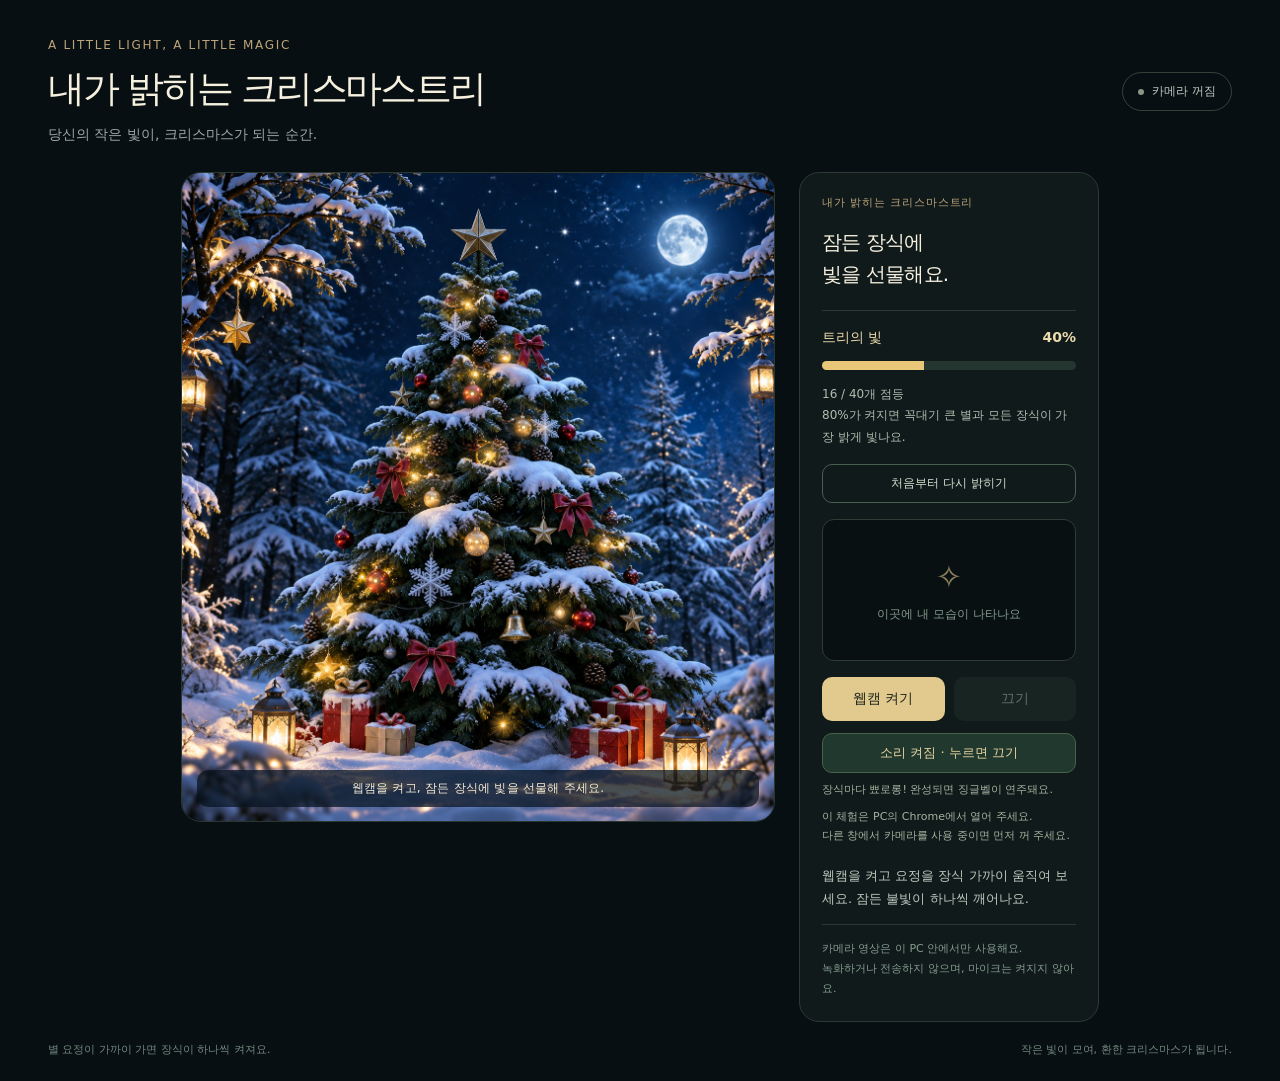
==== 별요정_트리/index.html @ 1f2e87ef "프로젝트 전체 파일 33개 저장" ====
<!doctype html>
<html lang="ko">
<head>
<meta charset="utf-8">
<meta name="viewport" content="width=device-width,initial-scale=1">
<title>내가 밝히는 크리스마스트리</title>
<style>
*{box-sizing:border-box}body{margin:0;background:#080f12;color:#f6f0df;font-family:"Malgun Gothic",system-ui,sans-serif}main{max-width:1440px;margin:auto;padding:38px 48px 24px}.eyebrow{color:#bca47a;font-size:12px;letter-spacing:.14em}header{display:flex;align-items:center;justify-content:space-between;gap:20px;margin-bottom:28px}h1{font-size:clamp(25px,3vw,37px);font-weight:500;letter-spacing:-.06em;margin:12px 0}header p{color:#9da9a6;font-size:14px;margin:0}.badge{font-size:12px;color:#bdc8c0;border:1px solid #34423b;border-radius:30px;padding:10px 15px;white-space:nowrap}.badge::before{content:"";display:inline-block;width:6px;height:6px;background:#8a9688;border-radius:50%;margin-right:8px}.layout{display:grid;grid-template-columns:minmax(0,1fr) 300px;gap:24px}.scene{position:relative;min-height:560px;height:70vh;max-height:760px;overflow:hidden;border:1px solid #29372f;border-radius:20px;background:radial-gradient(ellipse at 50% 90%,#1a2c25 0,#0b1818 40%,#071014 80%)}.scene::after{content:"";position:absolute;bottom:9%;left:25%;width:50%;height:4%;background:#bfb38b;filter:blur(32px);opacity:.07}.tree{width:100%;height:92%;display:block}.scene-note{position:absolute;bottom:22px;left:15px;right:15px;text-align:center;font-size:13px;color:#899b91;letter-spacing:.02em}.camera-panel{padding:26px 22px;border:1px solid #2c3934;background:#101a1b;border-radius:20px;align-self:start}.step{font-size:11px;color:#bca47a;letter-spacing:.08em}h2{font-size:20px;font-weight:500;letter-spacing:-.04em;line-height:1.6;margin:16px 0}.camera-view{position:relative;aspect-ratio:4/3;overflow:hidden;background:#081012;border:1px solid #2e3c36;border-radius:12px;margin:20px 0}.placeholder{position:absolute;inset:0;display:grid;place-content:center;text-align:center;gap:10px;font-size:12px;color:#83998b}.placeholder span{font-size:32px;color:#8b815c}video{display:block;width:100%;height:100%;object-fit:cover;transform:scaleX(-1)}[hidden]{display:none!important}.buttons{display:flex;gap:9px}button{border:0;border-radius:10px;font:inherit;font-size:14px;cursor:pointer;padding:13px 16px;flex:1}#start{background:#e2ca8e;color:#1e251d}#stop{background:#24352e;color:#e2e7dd}button:disabled{opacity:.4;cursor:default}button:focus-visible{outline:2px solid #fff;outline-offset:4px}#status{font-size:13px;line-height:1.8;color:#bdc9be;min-height:68px;margin:18px 0 0}.privacy{padding-top:18px;border-top:1px solid #2b3832;color:#859b8e;font-size:11px;line-height:1.8;margin:18px 0 0}footer{color:#72887e;font-size:11px;margin-top:20px;display:flex;justify-content:space-between;gap:16px}@media(max-width:850px){main{padding:24px 20px}.layout{grid-template-columns:1fr}.scene{min-height:380px;height:55vh}.camera-panel{width:100%}.camera-view{max-width:360px}.badge{display:none}footer{flex-direction:column;gap:5px}}
.fairy{position:absolute;z-index:1;left:26%;top:45%;width:160px;aspect-ratio:180/190;transform:translate(-50%,-50%);pointer-events:none;filter:drop-shadow(0 0 17px #efca6655)}.fairy svg{display:block;width:100%;height:100%}.fairy-face{position:absolute;left:50%;top:49.5%;width:30%;height:33%;transform:translate(-50%,-50%);border-radius:50%;border:2px solid #fff1b4;background:#cfa861;object-fit:cover}.face-controls{margin:18px 0 0;padding-top:16px;border-top:1px solid #2b3832}.face-controls label{display:flex;justify-content:space-between;font-size:13px;color:#dccb9d}.face-controls input{width:100%;margin:16px 0 6px;accent-color:#e2ca8e}.face-controls p{font-size:12px;line-height:1.8;color:#9eafa3;margin:4px 0}input:focus-visible{outline:2px solid #fff;outline-offset:3px}@media(max-width:850px){.fairy{width:135px;left:23%}}
.layout{grid-template-columns:minmax(0,min(720px,66vh)) 300px;justify-content:center}.scene{align-self:start;aspect-ratio:1199/1312;height:auto;min-height:0;max-height:none;background:#071420}.scene::after{display:none}.scene-art{position:absolute;inset:0;width:100%;height:100%;display:block;pointer-events:none}.fairy{width:128px;z-index:3}.scene-note{z-index:2;bottom:14px;font-size:12px;color:#f5ecd5;background:#071420bb;padding:10px 12px;border-radius:12px;pointer-events:none}.scene-art circle[id^="reveal-"],#fullReveal,.lamp-glow,#topperGlow{transition:opacity .65s ease}.lit-image{transition:filter 1.8s ease}.complete .lit-image{filter:brightness(1.12) saturate(1.08)}.celebration{position:absolute;z-index:2;bottom:12%;left:6%;right:6%;text-align:center;padding:22px 16px;background:#0a1924d9;border:1px solid #e6c47788;border-radius:16px;color:#fff0ba;pointer-events:none;animation:celebrate-in 1.5s ease both}.celebration strong{display:block;font-size:clamp(20px,2vw,28px);font-weight:500}.celebration p{font-size:13px;line-height:1.8;margin:10px 0 0;color:#eee7d4}.lighting-panel{border-top:1px solid #2b3832;margin-top:20px;padding-top:18px}.lighting-label{display:flex;justify-content:space-between;font-size:14px;color:#ecdbad}.lighting-panel progress{width:100%;height:9px;margin:14px 0 8px;accent-color:#e8c779;border:0;border-radius:9px;overflow:hidden}.lighting-panel progress::-webkit-progress-bar{background:#24362f}.lighting-panel progress::-webkit-progress-value{background:#e8c779;transition:width .5s}.lighting-panel p{font-size:12px;line-height:1.8;color:#aebdaf;margin:5px 0 15px}.reset{width:100%;border:1px solid #47604d;color:#d4dfd1;background:transparent;padding:10px;font-size:12px}.camera-panel{padding:22px}.camera-view{margin:16px 0;aspect-ratio:16/9}#status{min-height:0}.privacy{margin-top:14px;padding-top:14px}@keyframes celebrate-in{from{opacity:0;transform:translateY(12px)}to{opacity:1;transform:translateY(0)}}@media(max-width:850px){.layout{grid-template-columns:1fr}.scene{width:100%;max-width:600px;margin:auto;min-height:0;height:auto;aspect-ratio:1199/1312}.fairy{width:110px}.camera-panel{max-width:600px;margin:auto}.celebration strong{font-size:22px}}@media(prefers-reduced-motion:reduce){.scene-art circle[id^="reveal-"],#fullReveal,.lamp-glow,#topperGlow,.lit-image{transition:none}.celebration{animation:none}}
.scene-base{position:absolute;inset:0;display:block;width:100%;height:100%;object-fit:contain;pointer-events:none}.background-error{position:absolute;inset:0;z-index:4;display:grid;place-content:center;text-align:center;padding:28px;color:#f4e4b9;background:#081622;font-size:16px;line-height:1.9}.background-error small{font-size:13px;color:#bbccc7}
.particles{position:absolute;inset:0;width:100%;height:100%;z-index:2;pointer-events:none}.fairy{width:clamp(92px,28%,170px);aspect-ratio:1;filter:drop-shadow(0 0 12px #ffb54f66)}.fairy-portrait{position:relative;width:100%;height:100%;animation:fairy-hover 2.6s ease-in-out infinite}.fairy-character{position:absolute;inset:0;display:block;width:100%;height:100%;z-index:2;pointer-events:none}.fairy-face{position:absolute;left:50%;top:31.6%;width:25%;height:25%;border:0;border-radius:0;transform:translate(-50%,-50%);background:transparent;z-index:1}.sound-toggle{width:100%;margin-top:12px;padding:10px;background:#21382e;color:#e8d5a2;border:1px solid #48634b;font-size:13px}.sound-hint{font-size:11px;color:#a3b39f;line-height:1.7;margin:8px 0 0}@keyframes fairy-hover{0%,100%{transform:translateY(-2px) rotate(-1deg)}50%{transform:translateY(2px) rotate(1deg)}}@media(max-width:850px){.fairy{width:clamp(92px,28%,150px)}}@media(prefers-reduced-motion:reduce){.fairy-portrait{animation:none}}
</style>
</head>
<body>
<main>
<header><div><div class="eyebrow">A LITTLE LIGHT, A LITTLE MAGIC</div><h1>내가 밝히는 크리스마스트리</h1><p>당신의 작은 빛이, 크리스마스가 되는 순간.</p></div><div class="badge" id="badge">카메라 꺼짐</div></header>
<div class="layout">
<section class="scene" id="scene" aria-label="불이 켜지기를 기다리는 커다란 크리스마스트리">
<img class="scene-base" id="sceneBase" src="./tree-unlit.png" alt="눈 내리는 숲속의 크리스마스트리" draggable="false">
<svg class="scene-art" id="sceneArt" viewBox="0 0 1199 1312" role="img" aria-label="눈 내리는 숲속 크리스마스트리. 꼭대기 별은 모든 불빛이 완성되면 켜집니다.">
<defs>
<radialGradient id="revealSoft"><stop offset="0" stop-color="white"/><stop offset=".52" stop-color="white" stop-opacity=".96"/><stop offset="1" stop-color="white" stop-opacity="0"/></radialGradient>
<radialGradient id="lampWarm"><stop stop-color="#ffe4a0" stop-opacity=".8"/><stop offset=".35" stop-color="#ffc35e" stop-opacity=".3"/><stop offset="1" stop-color="#ffb941" stop-opacity="0"/></radialGradient>
<radialGradient id="starWarm"><stop stop-color="#fff8d1" stop-opacity=".65"/><stop offset=".4" stop-color="#ffd16b" stop-opacity=".25"/><stop offset="1" stop-color="#ffc55e" stop-opacity="0"/></radialGradient>
<mask id="litMask" maskUnits="userSpaceOnUse" x="0" y="0" width="1199" height="1312" style="mask-type:luminance">
<rect width="1199" height="1312" fill="black"/>
<circle id="reveal-0" cx="579" cy="266" r="66" fill="url(#revealSoft)" style="opacity:1"/>
<circle id="reveal-1" cx="530" cy="286" r="66" fill="url(#revealSoft)" style="opacity:0"/>
<circle id="reveal-2" cx="620" cy="290" r="66" fill="url(#revealSoft)" style="opacity:0"/>
<circle id="reveal-3" cx="654" cy="375" r="66" fill="url(#revealSoft)" style="opacity:1"/>
<circle id="reveal-4" cx="528" cy="393" r="66" fill="url(#revealSoft)" style="opacity:0"/>
<circle id="reveal-5" cx="594" cy="408" r="66" fill="url(#revealSoft)" style="opacity:1"/>
<circle id="reveal-6" cx="444" cy="453" r="66" fill="url(#revealSoft)" style="opacity:0"/>
<circle id="reveal-7" cx="512" cy="460" r="66" fill="url(#revealSoft)" style="opacity:0"/>
<circle id="reveal-8" cx="588" cy="447" r="66" fill="url(#revealSoft)" style="opacity:1"/>
<circle id="reveal-9" cx="650" cy="444" r="66" fill="url(#revealSoft)" style="opacity:0"/>
<circle id="reveal-10" cx="484" cy="418" r="66" fill="url(#revealSoft)" style="opacity:0"/>
<circle id="reveal-11" cx="692" cy="515" r="66" fill="url(#revealSoft)" style="opacity:1"/>
<circle id="reveal-12" cx="741" cy="520" r="66" fill="url(#revealSoft)" style="opacity:0"/>
<circle id="reveal-13" cx="425" cy="545" r="66" fill="url(#revealSoft)" style="opacity:0"/>
<circle id="reveal-14" cx="477" cy="561" r="66" fill="url(#revealSoft)" style="opacity:1"/>
<circle id="reveal-15" cx="571" cy="582" r="66" fill="url(#revealSoft)" style="opacity:0"/>
<circle id="reveal-16" cx="620" cy="570" r="66" fill="url(#revealSoft)" style="opacity:1"/>
<circle id="reveal-17" cx="795" cy="578" r="66" fill="url(#revealSoft)" style="opacity:0"/>
<circle id="reveal-18" cx="825" cy="603" r="66" fill="url(#revealSoft)" style="opacity:0"/>
<circle id="reveal-19" cx="469" cy="613" r="66" fill="url(#revealSoft)" style="opacity:1"/>
<circle id="reveal-20" cx="400" cy="696" r="66" fill="url(#revealSoft)" style="opacity:0"/>
<circle id="reveal-21" cx="442" cy="678" r="66" fill="url(#revealSoft)" style="opacity:0"/>
<circle id="reveal-22" cx="507" cy="659" r="66" fill="url(#revealSoft)" style="opacity:1"/>
<circle id="reveal-23" cx="354" cy="712" r="66" fill="url(#revealSoft)" style="opacity:0"/>
<circle id="reveal-24" cx="328" cy="740" r="66" fill="url(#revealSoft)" style="opacity:0"/>
<circle id="reveal-25" cx="597" cy="747" r="66" fill="url(#revealSoft)" style="opacity:1"/>
<circle id="reveal-26" cx="737" cy="730" r="66" fill="url(#revealSoft)" style="opacity:0"/>
<circle id="reveal-27" cx="857" cy="754" r="66" fill="url(#revealSoft)" style="opacity:1"/>
<circle id="reveal-28" cx="892" cy="751" r="66" fill="url(#revealSoft)" style="opacity:0"/>
<circle id="reveal-29" cx="364" cy="815" r="66" fill="url(#revealSoft)" style="opacity:0"/>
<circle id="reveal-30" cx="392" cy="826" r="66" fill="url(#revealSoft)" style="opacity:1"/>
<circle id="reveal-31" cx="507" cy="824" r="66" fill="url(#revealSoft)" style="opacity:0"/>
<circle id="reveal-32" cx="573" cy="888" r="66" fill="url(#revealSoft)" style="opacity:0"/>
<circle id="reveal-33" cx="765" cy="889" r="66" fill="url(#revealSoft)" style="opacity:1"/>
<circle id="reveal-34" cx="814" cy="903" r="66" fill="url(#revealSoft)" style="opacity:0"/>
<circle id="reveal-35" cx="319" cy="880" r="66" fill="url(#revealSoft)" style="opacity:1"/>
<circle id="reveal-36" cx="914" cy="908" r="66" fill="url(#revealSoft)" style="opacity:0"/>
<circle id="reveal-37" cx="293" cy="1007" r="66" fill="url(#revealSoft)" style="opacity:1"/>
<circle id="reveal-38" cx="478" cy="1074" r="66" fill="url(#revealSoft)" style="opacity:0"/>
<circle id="reveal-39" cx="650" cy="1119" r="66" fill="url(#revealSoft)" style="opacity:1"/>
<rect id="fullReveal" width="1199" height="1312" fill="white" style="opacity:0"/>
</mask>
</defs>

<image id="litPhoto" class="lit-image" href="./눈 내리는 숲속의 빛나는 크리스마스트리 (1).png" width="1199" height="1312" mask="url(#litMask)"/>
<g id="lampGlows" aria-hidden="true">
<g id="glow-0" class="lamp-glow" style="opacity:1"><circle cx="579" cy="266" r="29" fill="url(#lampWarm)"/><circle cx="579" cy="266" r="3.3" fill="#fff5cc"/></g>
<g id="glow-1" class="lamp-glow" style="opacity:0"><circle cx="530" cy="286" r="29" fill="url(#lampWarm)"/><circle cx="530" cy="286" r="3.3" fill="#fff5cc"/></g>
<g id="glow-2" class="lamp-glow" style="opacity:0"><circle cx="620" cy="290" r="29" fill="url(#lampWarm)"/><circle cx="620" cy="290" r="3.3" fill="#fff5cc"/></g>
<g id="glow-3" class="lamp-glow" style="opacity:1"><circle cx="654" cy="375" r="29" fill="url(#lampWarm)"/><circle cx="654" cy="375" r="3.3" fill="#fff5cc"/></g>
<g id="glow-4" class="lamp-glow" style="opacity:0"><circle cx="528" cy="393" r="29" fill="url(#lampWarm)"/><circle cx="528" cy="393" r="3.3" fill="#fff5cc"/></g>
<g id="glow-5" class="lamp-glow" style="opacity:1"><circle cx="594" cy="408" r="29" fill="url(#lampWarm)"/><circle cx="594" cy="408" r="3.3" fill="#fff5cc"/></g>
<g id="glow-6" class="lamp-glow" style="opacity:0"><circle cx="444" cy="453" r="29" fill="url(#lampWarm)"/><circle cx="444" cy="453" r="3.3" fill="#fff5cc"/></g>
<g id="glow-7" class="lamp-glow" style="opacity:0"><circle cx="512" cy="460" r="29" fill="url(#lampWarm)"/><circle cx="512" cy="460" r="3.3" fill="#fff5cc"/></g>
<g id="glow-8" class="lamp-glow" style="opacity:1"><circle cx="588" cy="447" r="29" fill="url(#lampWarm)"/><circle cx="588" cy="447" r="3.3" fill="#fff5cc"/></g>
<g id="glow-9" class="lamp-glow" style="opacity:0"><circle cx="650" cy="444" r="29" fill="url(#lampWarm)"/><circle cx="650" cy="444" r="3.3" fill="#fff5cc"/></g>
<g id="glow-10" class="lamp-glow" style="opacity:0"><circle cx="484" cy="418" r="29" fill="url(#lampWarm)"/><circle cx="484" cy="418" r="3.3" fill="#fff5cc"/></g>
<g id="glow-11" class="lamp-glow" style="opacity:1"><circle cx="692" cy="515" r="29" fill="url(#lampWarm)"/><circle cx="692" cy="515" r="3.3" fill="#fff5cc"/></g>
<g id="glow-12" class="lamp-glow" style="opacity:0"><circle cx="741" cy="520" r="29" fill="url(#lampWarm)"/><circle cx="741" cy="520" r="3.3" fill="#fff5cc"/></g>
<g id="glow-13" class="lamp-glow" style="opacity:0"><circle cx="425" cy="545" r="29" fill="url(#lampWarm)"/><circle cx="425" cy="545" r="3.3" fill="#fff5cc"/></g>
<g id="glow-14" class="lamp-glow" style="opacity:1"><circle cx="477" cy="561" r="29" fill="url(#lampWarm)"/><circle cx="477" cy="561" r="3.3" fill="#fff5cc"/></g>
<g id="glow-15" class="lamp-glow" style="opacity:0"><circle cx="571" cy="582" r="29" fill="url(#lampWarm)"/><circle cx="571" cy="582" r="3.3" fill="#fff5cc"/></g>
<g id="glow-16" class="lamp-glow" style="opacity:1"><circle cx="620" cy="570" r="29" fill="url(#lampWarm)"/><circle cx="620" cy="570" r="3.3" fill="#fff5cc"/></g>
<g id="glow-17" class="lamp-glow" style="opacity:0"><circle cx="795" cy="578" r="29" fill="url(#lampWarm)"/><circle cx="795" cy="578" r="3.3" fill="#fff5cc"/></g>
<g id="glow-18" class="lamp-glow" style="opacity:0"><circle cx="825" cy="603" r="29" fill="url(#lampWarm)"/><circle cx="825" cy="603" r="3.3" fill="#fff5cc"/></g>
<g id="glow-19" class="lamp-glow" style="opacity:1"><circle cx="469" cy="613" r="29" fill="url(#lampWarm)"/><circle cx="469" cy="613" r="3.3" fill="#fff5cc"/></g>
<g id="glow-20" class="lamp-glow" style="opacity:0"><circle cx="400" cy="696" r="29" fill="url(#lampWarm)"/><circle cx="400" cy="696" r="3.3" fill="#fff5cc"/></g>
<g id="glow-21" class="lamp-glow" style="opacity:0"><circle cx="442" cy="678" r="29" fill="url(#lampWarm)"/><circle cx="442" cy="678" r="3.3" fill="#fff5cc"/></g>
<g id="glow-22" class="lamp-glow" style="opacity:1"><circle cx="507" cy="659" r="29" fill="url(#lampWarm)"/><circle cx="507" cy="659" r="3.3" fill="#fff5cc"/></g>
<g id="glow-23" class="lamp-glow" style="opacity:0"><circle cx="354" cy="712" r="29" fill="url(#lampWarm)"/><circle cx="354" cy="712" r="3.3" fill="#fff5cc"/></g>
<g id="glow-24" class="lamp-glow" style="opacity:0"><circle cx="328" cy="740" r="29" fill="url(#lampWarm)"/><circle cx="328" cy="740" r="3.3" fill="#fff5cc"/></g>
<g id="glow-25" class="lamp-glow" style="opacity:1"><circle cx="597" cy="747" r="29" fill="url(#lampWarm)"/><circle cx="597" cy="747" r="3.3" fill="#fff5cc"/></g>
<g id="glow-26" class="lamp-glow" style="opacity:0"><circle cx="737" cy="730" r="29" fill="url(#lampWarm)"/><circle cx="737" cy="730" r="3.3" fill="#fff5cc"/></g>
<g id="glow-27" class="lamp-glow" style="opacity:1"><circle cx="857" cy="754" r="29" fill="url(#lampWarm)"/><circle cx="857" cy="754" r="3.3" fill="#fff5cc"/></g>
<g id="glow-28" class="lamp-glow" style="opacity:0"><circle cx="892" cy="751" r="29" fill="url(#lampWarm)"/><circle cx="892" cy="751" r="3.3" fill="#fff5cc"/></g>
<g id="glow-29" class="lamp-glow" style="opacity:0"><circle cx="364" cy="815" r="29" fill="url(#lampWarm)"/><circle cx="364" cy="815" r="3.3" fill="#fff5cc"/></g>
<g id="glow-30" class="lamp-glow" style="opacity:1"><circle cx="392" cy="826" r="29" fill="url(#lampWarm)"/><circle cx="392" cy="826" r="3.3" fill="#fff5cc"/></g>
<g id="glow-31" class="lamp-glow" style="opacity:0"><circle cx="507" cy="824" r="29" fill="url(#lampWarm)"/><circle cx="507" cy="824" r="3.3" fill="#fff5cc"/></g>
<g id="glow-32" class="lamp-glow" style="opacity:0"><circle cx="573" cy="888" r="29" fill="url(#lampWarm)"/><circle cx="573" cy="888" r="3.3" fill="#fff5cc"/></g>
<g id="glow-33" class="lamp-glow" style="opacity:1"><circle cx="765" cy="889" r="29" fill="url(#lampWarm)"/><circle cx="765" cy="889" r="3.3" fill="#fff5cc"/></g>
<g id="glow-34" class="lamp-glow" style="opacity:0"><circle cx="814" cy="903" r="29" fill="url(#lampWarm)"/><circle cx="814" cy="903" r="3.3" fill="#fff5cc"/></g>
<g id="glow-35" class="lamp-glow" style="opacity:1"><circle cx="319" cy="880" r="29" fill="url(#lampWarm)"/><circle cx="319" cy="880" r="3.3" fill="#fff5cc"/></g>
<g id="glow-36" class="lamp-glow" style="opacity:0"><circle cx="914" cy="908" r="29" fill="url(#lampWarm)"/><circle cx="914" cy="908" r="3.3" fill="#fff5cc"/></g>
<g id="glow-37" class="lamp-glow" style="opacity:1"><circle cx="293" cy="1007" r="29" fill="url(#lampWarm)"/><circle cx="293" cy="1007" r="3.3" fill="#fff5cc"/></g>
<g id="glow-38" class="lamp-glow" style="opacity:0"><circle cx="478" cy="1074" r="29" fill="url(#lampWarm)"/><circle cx="478" cy="1074" r="3.3" fill="#fff5cc"/></g>
<g id="glow-39" class="lamp-glow" style="opacity:1"><circle cx="650" cy="1119" r="29" fill="url(#lampWarm)"/><circle cx="650" cy="1119" r="3.3" fill="#fff5cc"/></g>
</g>
<circle id="topperGlow" cx="600" cy="130" r="135" fill="url(#starWarm)" style="opacity:0"/>
</svg>
<div class="background-error" id="backgroundError" hidden role="alert">트리나 요정을 불러오지 못했어요.<small>이 폴더의 실행.cmd로 다시 열어 주세요.</small></div>
<canvas id="particles" class="particles" aria-hidden="true"></canvas>
<div class="fairy" id="fairy" hidden role="img" aria-label="내 실제 얼굴이 들어간 크리스마스 요정">
<div class="fairy-portrait">
<canvas class="fairy-face" id="fairyFace" width="256" height="256" aria-hidden="true"></canvas>
<img class="fairy-character" id="fairyCharacter" src="./fairy-cursor.png" alt="" draggable="false">
</div>
</div>
<div class="celebration" id="celebration" hidden role="status"><strong>당신이 크리스마스를 밝혔어요!</strong><p>작은 빛들이 모여, 환한 트리가 완성됐어요.<br>메리 크리스마스!</p></div>
<div class="scene-note" id="sceneNote">웹캠을 켜고, 잠든 장식에 빛을 선물해 주세요.</div>
</section>
<aside class="camera-panel"><div class="step">내가 밝히는 크리스마스트리</div><h2>잠든 장식에<br>빛을 선물해요.</h2>
<section class="lighting-panel" aria-label="트리 점등 현황">
<div class="lighting-label"><span>트리의 빛</span><strong id="lightPercent">40%</strong></div>
<progress id="lightProgress" max="40" value="16" aria-label="켜진 트리 장식"></progress>
<p><span id="lightCount">16 / 40개 점등</span><br>80%가 켜지면 꼭대기 큰 별과 모든 장식이 가장 밝게 빛나요.</p>
<button class="reset" id="resetLights" type="button">처음부터 다시 밝히기</button>
</section>
<div class="camera-view"><div class="placeholder" id="placeholder"><span aria-hidden="true">✧</span>이곳에 내 모습이 나타나요</div><video id="camera" autoplay muted playsinline hidden aria-label="내 웹캠 영상"></video></div>
<div class="buttons"><button id="start" type="button">웹캠 켜기</button><button id="stop" type="button" disabled>끄기</button></div>
<button class="sound-toggle" id="soundToggle" type="button" aria-pressed="true">소리 켜짐 · 누르면 끄기</button>
<p class="sound-hint">장식마다 뾰로롱! 완성되면 징글벨이 연주돼요.</p>
<p class="sound-hint">이 체험은 PC의 Chrome에서 열어 주세요.<br>다른 창에서 카메라를 사용 중이면 먼저 꺼 주세요.</p>
<div class="face-controls" id="faceControls" hidden>
<label for="faceZoom">얼굴 확대 <output id="zoomValue" for="faceZoom">1.6배</output></label>
<input id="faceZoom" type="range" min="1" max="3" step="0.1" value="1.6">
<p id="faceTracking" role="status">웹캠을 켜면 얼굴을 자동으로 맞춰요.</p><p>얼굴 확대는 슬라이더로 조절해요.<br>자동 맞춤 준비에는 인터넷이 필요해요.</p>
</div>
<p id="status" role="status" aria-live="polite">웹캠을 켜고 요정을 장식 가까이 움직여 보세요. 잠든 불빛이 하나씩 깨어나요.</p>

<p class="privacy">카메라 영상은 이 PC 안에서만 사용해요.<br>녹화하거나 전송하지 않으며, 마이크는 켜지지 않아요.</p>
</aside>
</div>
<footer><span>별 요정이 가까이 가면 장식이 하나씩 켜져요.</span><span>작은 빛이 모여, 환한 크리스마스가 됩니다.</span></footer>
</main>
<script>
'use strict';
const video=document.getElementById('camera'),start=document.getElementById('start'),stop=document.getElementById('stop'),status=document.getElementById('status'),placeholder=document.getElementById('placeholder'),badge=document.getElementById('badge');
const fairy=document.getElementById('fairy'),face=document.getElementById('fairyFace'),faceContext=face.getContext('2d'),faceControls=document.getElementById('faceControls'),faceZoom=document.getElementById('faceZoom'),zoomValue=document.getElementById('zoomValue'),sceneNote=document.getElementById('sceneNote');
const scene=document.getElementById('scene'),reducedMotion=matchMedia('(prefers-reduced-motion: reduce)').matches;
const sceneBase=document.getElementById('sceneBase'),litPhoto=document.getElementById('litPhoto'),backgroundError=document.getElementById('backgroundError');
let backgroundsReady=false;
start.disabled=true;
status.textContent='트리와 요정을 불러오고 있어요…';
function backgroundFailed(){
 backgroundsReady=false;turnOff('트리나 요정 그림을 불러오지 못했어요. 이 폴더의 실행.cmd로 다시 열어 주세요.');
 start.disabled=true;backgroundError.hidden=false;litPhoto.style.visibility='hidden';
}
sceneBase.addEventListener('error',backgroundFailed);
litPhoto.addEventListener('error',backgroundFailed);
const fairyCharacter=document.getElementById('fairyCharacter');
fairyCharacter.addEventListener('error',backgroundFailed);
const litCheck=new Image();
litCheck.src='./눈 내리는 숲속의 빛나는 크리스마스트리 (1).png';
Promise.all([sceneBase.decode(),litCheck.decode(),fairyCharacter.decode()]).then(()=>{
 backgroundsReady=true;backgroundError.hidden=true;start.disabled=false;
 status.textContent='웹캠을 켜고 요정을 장식 가까이 움직여 보세요. 잠든 불빛이 하나씩 깨어나요.';
}).catch(backgroundFailed);

let stream=null,requestId=0,faceFrame=0;
let fairyX=0,fairyY=0,targetX=0,targetY=0,lastMoveTime=null;
let pointerX=0,pointerY=0,boostUntil=0,particleLastTime=null,particleRemainder=0,emitterX=null,emitterY=null;
const PARTICLES_PER_SECOND=220,PARTICLE_BOOST_MS=900;
const particleCanvas=document.getElementById('particles'),particleContext=particleCanvas.getContext('2d'),particles=[];
const sparkTexture=document.createElement('canvas');sparkTexture.width=sparkTexture.height=48;
const sparkContext=sparkTexture.getContext('2d'),sparkGradient=sparkContext.createRadialGradient(24,24,0,24,24,24);
sparkGradient.addColorStop(0,'#fff0a8');sparkGradient.addColorStop(.2,'#ffbd55');sparkGradient.addColorStop(.48,'#ff742fcc');sparkGradient.addColorStop(1,'#ff651000');sparkContext.fillStyle=sparkGradient;sparkContext.fillRect(0,0,48,48);
function particleRate(now){return stream&&pointerInside?PARTICLES_PER_SECOND*(now<boostUntil?2:1):0;}
function clearParticles(){
 particles.length=0;boostUntil=0;particleLastTime=null;particleRemainder=0;emitterX=emitterY=null;
 particleContext.clearRect(0,0,particleCanvas.width,particleCanvas.height);
}
function paintParticles(now){
 const width=scene.clientWidth,height=scene.clientHeight,dpr=Math.min(devicePixelRatio||1,2);
 if(particleCanvas.width!==Math.round(width*dpr)||particleCanvas.height!==Math.round(height*dpr)){
  particleCanvas.width=Math.round(width*dpr);particleCanvas.height=Math.round(height*dpr);particleContext.setTransform(dpr,0,0,dpr,0,0);particles.length=0;
 }
 const elapsed=particleLastTime===null?0:Math.max(0,Math.min((now-particleLastTime)/1000,.05));particleLastTime=now;
 particleRemainder+=particleRate(now)*elapsed;const amount=Math.floor(particleRemainder);particleRemainder-=amount;
 const fromX=emitterX===null?pointerX:emitterX,fromY=emitterY===null?pointerY:emitterY;
 for(let i=0;i<amount&&particles.length<850;i++){
  const fraction=(i+1)/amount,life=.65+Math.random()*.75;
  particles.push({x:fromX+(pointerX-fromX)*fraction+(Math.random()-.5)*14,y:fromY+(pointerY-fromY)*fraction+(Math.random()-.5)*14,vx:(Math.random()-.5)*90,vy:15+Math.random()*55,life,maxLife:life,size:4+Math.random()*7,star:Math.random()<.2});
 }
 emitterX=pointerInside?pointerX:null;emitterY=pointerInside?pointerY:null;
 particleContext.clearRect(0,0,width,height);particleContext.globalCompositeOperation='lighter';
 for(let i=particles.length-1;i>=0;i--){
  const p=particles[i];p.life-=elapsed;if(p.life<=0){particles.splice(i,1);continue;}
  p.x+=p.vx*elapsed;p.y+=p.vy*elapsed;p.vy+=12*elapsed;
  const fade=Math.min(1,p.life/.28)*Math.min(1,(p.maxLife-p.life)/.06);particleContext.globalAlpha=fade*.9;
  const size=p.size*(.55+.45*p.life/p.maxLife);particleContext.drawImage(sparkTexture,p.x-size,p.y-size,size*2,size*2);
  if(p.star){particleContext.fillStyle='#ffc16d';particleContext.fillRect(p.x-.65,p.y-size*.6,1.3,size*1.2);particleContext.fillRect(p.x-size*.6,p.y-.65,size*1.2,1.3);}
 }
 particleContext.globalAlpha=1;particleContext.globalCompositeOperation='source-over';
}
const soundToggle=document.getElementById('soundToggle');
let soundEnabled=true,audioContext=null,audioMaster=null,carolStarted=false;
const audioVoices=new Set();
function unlockAudio(){
 if(!soundEnabled)return;
 const Audio=window.AudioContext||window.webkitAudioContext;
 if(!Audio){soundEnabled=false;soundToggle.textContent='이 브라우저는 소리를 지원하지 않아요';soundToggle.setAttribute('aria-pressed','false');return;}
 if(!audioContext){audioContext=new Audio();audioMaster=audioContext.createGain();audioMaster.gain.value=.45;audioMaster.connect(audioContext.destination);}
 audioMaster.gain.value=.45;
 if(audioContext.state==='suspended')void audioContext.resume().catch(()=>{soundEnabled=false;soundToggle.textContent='소리 다시 켜기';soundToggle.setAttribute('aria-pressed','false');});
}
function stopSounds(){
 for(const voice of audioVoices){try{voice.stop();}catch{}}
 audioVoices.clear();carolStarted=false;
}
function bellNote(frequency,when,duration,volume=.15){
 if(!soundEnabled||!audioContext||audioContext.state!=='running')return;
 const time=Math.max(audioContext.currentTime+.005,when);
 for(const [ratio,level] of [[1,1],[2.76,.2]]){
  const voice=audioContext.createOscillator(),gain=audioContext.createGain();voice.type='sine';voice.frequency.setValueAtTime(frequency*ratio,time);
  gain.gain.setValueAtTime(.0001,time);gain.gain.linearRampToValueAtTime(volume*level,time+.008);gain.gain.exponentialRampToValueAtTime(.0001,time+duration);
  voice.connect(gain);gain.connect(audioMaster);audioVoices.add(voice);
  voice.onended=()=>{audioVoices.delete(voice);voice.disconnect();gain.disconnect();};voice.start(time);voice.stop(time+duration+.02);
 }
}
function playSparkle(){
 if(!soundEnabled||!audioContext||audioContext.state!=='running')return;
 const now=audioContext.currentTime;
 [1046.5,1318.5,1568,2093].forEach((note,index)=>bellNote(note,now+index*.075,.36,.13));
 console.info('Christmas chime: 4 notes scheduled.');
}
function playJingleBells(){
 if(carolStarted||!soundEnabled||!audioContext||audioContext.state!=='running')return;
 carolStarted=true;
 const E=76,G=79,C=72,D=74,F=77;
 const opening=[[E,1],[E,1],[E,2],[E,1],[E,1],[E,2],[E,1],[G,1],[C,1.5],[D,.5],[E,4]];
 const score=[...opening,[F,1],[F,1],[F,1.5],[F,.5],[F,1],[E,1],[E,1],[E,.5],[E,.5],[E,1],[D,1],[D,1],[E,1],[D,2],[G,2],...opening,[F,1],[F,1],[F,1.5],[F,.5],[F,1],[E,1],[E,1],[E,.5],[E,.5],[G,1],[G,1],[F,1],[D,1],[C,4]];
 let when=audioContext.currentTime+.45;const beat=60/164;
 for(const [note,beats] of score){bellNote(440*Math.pow(2,(note-69)/12),when,Math.min(beats*beat*.9,1.1),.17);when+=beats*beat;}
 console.info('Christmas Jingle Bells: '+score.length+' notes scheduled.');
}
soundToggle.addEventListener('click',()=>{
 soundEnabled=!soundEnabled;
 if(soundEnabled){unlockAudio();if(completed&&stream)playJingleBells();}
 else {if(audioMaster)audioMaster.gain.value=0;stopSounds();}
 soundToggle.setAttribute('aria-pressed',String(soundEnabled));soundToggle.textContent=soundEnabled?'소리 켜짐 · 누르면 끄기':'소리 꺼짐 · 누르면 켜기';
});
const lightPercent=document.getElementById('lightPercent'),lightProgress=document.getElementById('lightProgress'),lightCount=document.getElementById('lightCount'),fullReveal=document.getElementById('fullReveal'),topperGlow=document.getElementById('topperGlow'),celebration=document.getElementById('celebration');
const lampPositions=[[579, 266], [530, 286], [620, 290], [654, 375], [528, 393], [594, 408], [444, 453], [512, 460], [588, 447], [650, 444], [484, 418], [692, 515], [741, 520], [425, 545], [477, 561], [571, 582], [620, 570], [795, 578], [825, 603], [469, 613], [400, 696], [442, 678], [507, 659], [354, 712], [328, 740], [597, 747], [737, 730], [857, 754], [892, 751], [364, 815], [392, 826], [507, 824], [573, 888], [765, 889], [814, 903], [319, 880], [914, 908], [293, 1007], [478, 1074], [650, 1119]];
const initiallyLit=new Set([0, 3, 5, 8, 11, 14, 16, 19, 22, 25, 27, 30, 33, 35, 37, 39]);
const lamps=lampPositions.map(([x,y],index)=>({x,y,lit:initiallyLit.has(index),reveal:document.getElementById('reveal-'+index),glow:document.getElementById('glow-'+index)}));
const completionThreshold=Math.ceil(lamps.length*.8);
let completed=false,pointerInside=false,nextLightTime=0;
function updateLightCount(){
 const count=lamps.filter(lamp=>lamp.lit).length;
 lightPercent.textContent=Math.round(count/lamps.length*100)+'%';lightProgress.value=count;lightCount.textContent=count+' / '+lamps.length+'개 점등';
}
function lightLamp(lamp){lamp.lit=true;lamp.reveal.style.opacity='1';lamp.glow.style.opacity='1';}
function completeTree(){
 if(completed)return;
 completed=true;lamps.forEach(lightLamp);playJingleBells();fullReveal.style.opacity='1';topperGlow.style.opacity='1';scene.classList.add('complete');celebration.hidden=false;
 sceneNote.textContent='당신의 빛으로 트리가 완성됐어요.';status.textContent='축하해요! 꼭대기 큰 별과 모든 장식이 가장 밝게 켜졌어요.';updateLightCount();
}
function resetLights(){
 completed=false;pointerInside=false;nextLightTime=0;clearParticles();stopSounds();fullReveal.style.opacity='0';topperGlow.style.opacity='0';scene.classList.remove('complete');celebration.hidden=true;
 lamps.forEach((lamp,index)=>{lamp.lit=initiallyLit.has(index);lamp.reveal.style.opacity=lamp.lit?'1':'0';lamp.glow.style.opacity=lamp.lit?'1':'0';});
 sceneNote.textContent=stream?'요정을 잠든 장식 가까이 움직여 주세요.':'웹캠을 켜고, 잠든 장식에 빛을 선물해 주세요.';
 if(stream)status.textContent='다시 시작해요. 요정이 장식에 가까이 가면 불빛이 하나씩 켜져요.';
 updateLightCount();
}
function lightNearby(now){
 if(!backgroundsReady||completed||!pointerInside||now<nextLightTime)return;
 const scale=Math.min(scene.clientWidth/1199,scene.clientHeight/1312),offsetX=(scene.clientWidth-1199*scale)/2,offsetY=(scene.clientHeight-1312*scale)/2;
 const reach=Math.max(30,65*scale);
 let nearest=null,nearestDistance=reach;
 for(const lamp of lamps){
  if(lamp.lit)continue;
  const distance=Math.hypot(pointerX-(offsetX+lamp.x*scale),pointerY-(offsetY+lamp.y*scale));
  if(distance<nearestDistance){nearest=lamp;nearestDistance=distance;}
 }
 if(!nearest)return;
 lightLamp(nearest);boostUntil=now+PARTICLE_BOOST_MS;playSparkle();nextLightTime=now+140;updateLightCount();
 if(lamps.filter(lamp=>lamp.lit).length>=completionThreshold)completeTree();
}
document.getElementById('resetLights').addEventListener('click',resetLights);
scene.addEventListener('pointerleave',()=>{pointerInside=false;});

function moveFairy(now){
 const marginX=Math.min(fairy.offsetWidth/2+6,scene.clientWidth/2),marginY=Math.min(fairy.offsetHeight/2+6,scene.clientHeight/2);
 const clamp=(value,margin,size)=>Math.max(margin,Math.min(size-margin,value));
 targetX=clamp(targetX,marginX,scene.clientWidth);targetY=clamp(targetY,marginY,scene.clientHeight);
 fairyX=clamp(fairyX,marginX,scene.clientWidth);fairyY=clamp(fairyY,marginY,scene.clientHeight);
 const elapsed=lastMoveTime===null?0:Math.max(0,Math.min((now-lastMoveTime)/1000,.05));lastMoveTime=now;
 const ease=reducedMotion?1:1-Math.exp(-12*elapsed);
 fairyX+=(targetX-fairyX)*ease;fairyY+=(targetY-fairyY)*ease;
 fairy.style.left=fairyX+'px';fairy.style.top=fairyY+'px';
}
function resetFairy(){
 fairyX=targetX=scene.clientWidth*.26;fairyY=targetY=scene.clientHeight*.45;lastMoveTime=null;
 moveFairy(performance.now());
}
scene.addEventListener('pointermove',event=>{
 if(!stream||fairy.hidden)return;
 const bounds=scene.getBoundingClientRect();pointerInside=true;
 pointerX=event.clientX-bounds.left-scene.clientLeft;pointerY=event.clientY-bounds.top-scene.clientTop;targetX=pointerX;targetY=pointerY;
});
const faceTracking=document.getElementById('faceTracking');
let faceDetector=null,faceDetectorLoading=null,detectedFace=null,lastFaceSeen=-Infinity,lastFaceDetect=-Infinity,lastFaceVideoTime=-1,faceDetectionFailed=false;
async function prepareFaceDetector(){
 if(faceDetector)return faceDetector;
 if(faceDetectorLoading)return faceDetectorLoading;
 faceTracking.textContent='얼굴 자동 맞춤을 준비하고 있어요…';
 faceDetectorLoading=(async()=>{
  const {FaceDetector,FilesetResolver}=await import('https://cdn.jsdelivr.net/npm/@mediapipe/tasks-vision@0.10.18/vision_bundle.mjs');
  const files=await FilesetResolver.forVisionTasks('https://cdn.jsdelivr.net/npm/@mediapipe/tasks-vision@0.10.18/wasm');
  faceDetector=await FaceDetector.createFromOptions(files,{baseOptions:{modelAssetPath:'https://storage.googleapis.com/mediapipe-models/face_detector/blaze_face_short_range/float16/1/blaze_face_short_range.tflite'},runningMode:'VIDEO',minDetectionConfidence:.45});
  faceDetectionFailed=false;return faceDetector;
 })().catch(error=>{faceDetectorLoading=null;faceDetectionFailed=true;if(stream)faceTracking.textContent='자동 맞춤을 불러오지 못했어요. 얼굴을 화면 가운데에 맞추고 확대를 조절해 주세요.';console.warn('Face tracking unavailable:',error.message);return null;});
 return faceDetectorLoading;
}
function faceCrop(now){
 const vw=video.videoWidth,vh=video.videoHeight;
 if(faceDetector&&!faceDetectionFailed&&now-lastFaceDetect>=140&&video.currentTime!==lastFaceVideoTime){
  lastFaceDetect=now;lastFaceVideoTime=video.currentTime;
  try{
   const faces=faceDetector.detectForVideo(video,now).detections;
   const chosen=faces.reduce((best,item)=>!best||item.boundingBox.width*item.boundingBox.height>best.boundingBox.width*best.boundingBox.height?item:best,null);
   if(chosen){
    const box=chosen.boundingBox,next={x:box.originX+box.width/2,y:box.originY+box.height/2,size:Math.max(box.width,box.height)*1.28};
    if(!detectedFace||now-lastFaceSeen>1200)detectedFace=next;
    else for(const key of ['x','y','size'])detectedFace[key]+=(next[key]-detectedFace[key])*.4;
    lastFaceSeen=now;faceTracking.textContent='얼굴을 찾았어요. 요정에 자동으로 맞추고 있어요.';
   }else if(now-lastFaceSeen>1200){detectedFace=null;faceTracking.textContent='얼굴을 찾고 있어요. 카메라를 바라봐 주세요.';}
  }catch(error){faceDetectionFailed=true;detectedFace=null;faceTracking.textContent='얼굴을 화면 가운데에 맞추고 확대를 조절해 주세요.';console.warn('Face tracking stopped:',error.message);}
 }
 if(now-lastFaceSeen>1200)detectedFace=null;
 const side=Math.max(1,Math.min(vw,vh,detectedFace?detectedFace.size*1.6/Number(faceZoom.value):Math.min(vw,vh)/Number(faceZoom.value)));
 const centerX=detectedFace?detectedFace.x:vw/2,centerY=detectedFace?detectedFace.y:vh/2;
 return {x:Math.max(0,Math.min(vw-side,centerX-side/2)),y:Math.max(0,Math.min(vh-side,centerY-side/2)),side};
}
faceZoom.addEventListener('input',()=>{zoomValue.value=Number(faceZoom.value).toFixed(1)+'배';});
function paintFace(now=performance.now()){
 if(!stream)return;
 moveFairy(now);lightNearby(now);paintParticles(now);
 if(video.readyState>=2&&video.videoWidth&&video.videoHeight){
  const crop=faceCrop(now);
  faceContext.save();faceContext.translate(face.width,0);faceContext.scale(-1,1);
  faceContext.drawImage(video,crop.x,crop.y,crop.side,crop.side,0,0,face.width,face.height);faceContext.restore();
 }
 faceFrame=requestAnimationFrame(paintFace);
}
function turnOff(message='웹캠을 껐어요. 다시 켜서 확인할 수 있어요.'){
 requestId++;detectedFace=null;lastFaceSeen=-Infinity;lastFaceVideoTime=-1;faceTracking.textContent='웹캠을 켜면 얼굴을 자동으로 맞춰요.';
 cancelAnimationFrame(faceFrame);faceFrame=0;lastMoveTime=null;clearParticles();stopSounds();
 if(audioContext&&audioContext.state==='running')void audioContext.suspend().catch(()=>{});faceContext.clearRect(0,0,face.width,face.height);
 fairy.hidden=true;faceControls.hidden=true;pointerInside=false;sceneNote.textContent=completed?'당신의 빛으로 트리가 완성됐어요.':'웹캠을 켜고, 잠든 장식에 빛을 선물해 주세요.';
 if(stream)stream.getTracks().forEach(track=>track.stop());
 stream=null;video.srcObject=null;video.hidden=true;placeholder.hidden=false;
 start.disabled=!backgroundsReady;stop.disabled=true;badge.textContent='카메라 꺼짐';status.textContent=message;
}
start.addEventListener('click',async()=>{
 if(!backgroundsReady)return;
 const id=++requestId;let incoming=null;
 start.disabled=true;stop.disabled=false;status.textContent='카메라 사용을 허용해 주세요. 기다리는 동안 끄기를 눌러 취소할 수 있어요.';
 try{
  try{unlockAudio();}catch(audioError){soundEnabled=false;soundToggle.textContent='소리 꺼짐 · 누르면 켜기';soundToggle.setAttribute('aria-pressed','false');console.warn('Audio could not start:',audioError.name);}
  if(!navigator.mediaDevices?.getUserMedia)throw new Error('LOCAL_ADDRESS');
  incoming=await navigator.mediaDevices.getUserMedia({video:{facingMode:'user',width:{ideal:1280},height:{ideal:720}},audio:false});
  if(id!==requestId){incoming.getTracks().forEach(track=>track.stop());return;}
  stream=incoming;video.srcObject=stream;await video.play();
  if(id!==requestId)return;
  video.hidden=false;placeholder.hidden=true;badge.textContent='카메라 켜짐';lastFaceDetect=-Infinity;lastFaceVideoTime=-1;faceDetectionFailed=false;void prepareFaceDetector();fairy.hidden=false;resetFairy();paintFace();faceControls.hidden=false;sceneNote.textContent=completed?'당신의 빛으로 트리가 완성됐어요.':'요정을 잠든 장식 가까이 움직여 주세요.';status.textContent=completed?'완성된 트리와 함께 즐겨요. 다시 밝히려면 처음부터 다시 밝히기를 눌러주세요.':'주황빛을 뿜는 요정과 장식을 밝혀 보세요. 점등할 때마다 뾰로롱! 완성되면 징글벨이 연주돼요.';
  stream.getVideoTracks()[0].addEventListener('ended',()=>{if(id===requestId)turnOff('카메라 연결이 끊어졌어요. 연결을 확인하고 다시 켜주세요.');});
 }catch(error){
  console.warn('Camera could not start:',error.name,error.message);
  if(incoming)incoming.getTracks().forEach(track=>track.stop());
  if(id!==requestId)return;
  const messages={NotAllowedError:'카메라 사용이 허용되지 않았어요. Chrome 주소창 왼쪽의 사이트 설정에서 카메라를 허용하고 다시 켜주세요.',NotFoundError:'연결된 카메라를 찾지 못했어요. 카메라 연결을 확인하고 다시 켜주세요.',NotReadableError:'카메라가 다른 창에서 사용 중이거나 응답하지 않아요. 다른 카메라 데모나 화상회의의 카메라를 끈 뒤, Chrome에서 다시 켜주세요.'};
  turnOff(error.message==='LOCAL_ADDRESS'?'이 폴더의 실행.cmd로 열어주세요.':messages[error.name]||'카메라를 켜지 못했어요. 카메라 연결과 Chrome 권한을 확인하고 다시 시도해 주세요.');
 }
});
stop.addEventListener('click',()=>turnOff());
window.addEventListener('pagehide',()=>turnOff());
</script>
</body>
</html>
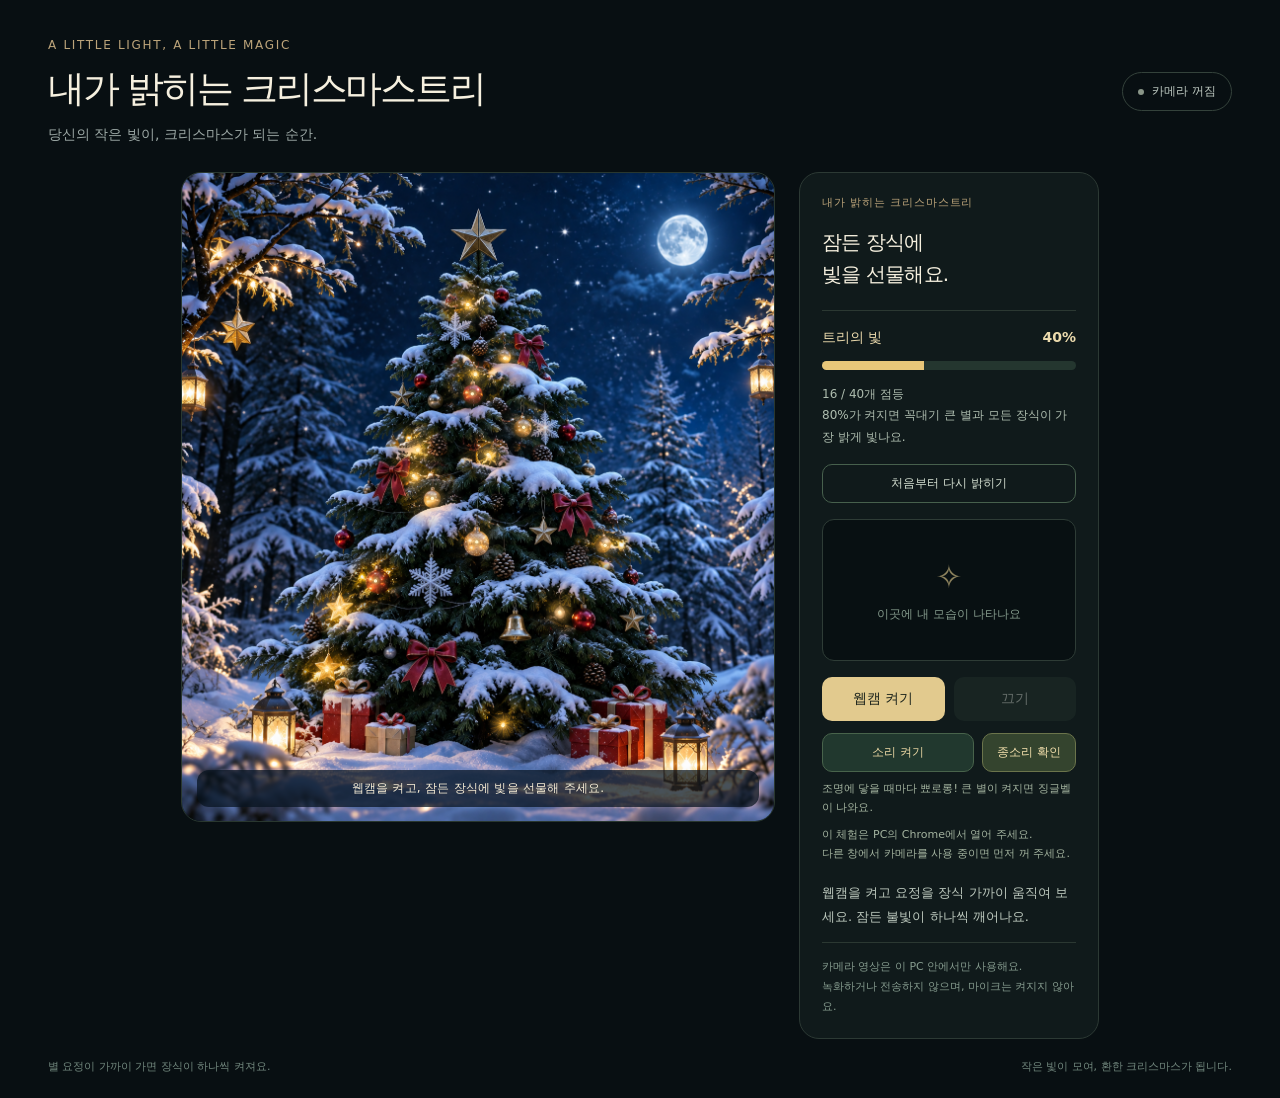
==== commit d1bd4ad7: "Fix sparkle contact sounds, Jingle Bells and fairy limb animation Wait for audio playback readiness," ====
--- a/별요정_트리/index.html
+++ b/별요정_트리/index.html
@@ -10,6 +10,20 @@
 .layout{grid-template-columns:minmax(0,min(720px,66vh)) 300px;justify-content:center}.scene{align-self:start;aspect-ratio:1199/1312;height:auto;min-height:0;max-height:none;background:#071420}.scene::after{display:none}.scene-art{position:absolute;inset:0;width:100%;height:100%;display:block;pointer-events:none}.fairy{width:128px;z-index:3}.scene-note{z-index:2;bottom:14px;font-size:12px;color:#f5ecd5;background:#071420bb;padding:10px 12px;border-radius:12px;pointer-events:none}.scene-art circle[id^="reveal-"],#fullReveal,.lamp-glow,#topperGlow{transition:opacity .65s ease}.lit-image{transition:filter 1.8s ease}.complete .lit-image{filter:brightness(1.12) saturate(1.08)}.celebration{position:absolute;z-index:2;bottom:12%;left:6%;right:6%;text-align:center;padding:22px 16px;background:#0a1924d9;border:1px solid #e6c47788;border-radius:16px;color:#fff0ba;pointer-events:none;animation:celebrate-in 1.5s ease both}.celebration strong{display:block;font-size:clamp(20px,2vw,28px);font-weight:500}.celebration p{font-size:13px;line-height:1.8;margin:10px 0 0;color:#eee7d4}.lighting-panel{border-top:1px solid #2b3832;margin-top:20px;padding-top:18px}.lighting-label{display:flex;justify-content:space-between;font-size:14px;color:#ecdbad}.lighting-panel progress{width:100%;height:9px;margin:14px 0 8px;accent-color:#e8c779;border:0;border-radius:9px;overflow:hidden}.lighting-panel progress::-webkit-progress-bar{background:#24362f}.lighting-panel progress::-webkit-progress-value{background:#e8c779;transition:width .5s}.lighting-panel p{font-size:12px;line-height:1.8;color:#aebdaf;margin:5px 0 15px}.reset{width:100%;border:1px solid #47604d;color:#d4dfd1;background:transparent;padding:10px;font-size:12px}.camera-panel{padding:22px}.camera-view{margin:16px 0;aspect-ratio:16/9}#status{min-height:0}.privacy{margin-top:14px;padding-top:14px}@keyframes celebrate-in{from{opacity:0;transform:translateY(12px)}to{opacity:1;transform:translateY(0)}}@media(max-width:850px){.layout{grid-template-columns:1fr}.scene{width:100%;max-width:600px;margin:auto;min-height:0;height:auto;aspect-ratio:1199/1312}.fairy{width:110px}.camera-panel{max-width:600px;margin:auto}.celebration strong{font-size:22px}}@media(prefers-reduced-motion:reduce){.scene-art circle[id^="reveal-"],#fullReveal,.lamp-glow,#topperGlow,.lit-image{transition:none}.celebration{animation:none}}
 .scene-base{position:absolute;inset:0;display:block;width:100%;height:100%;object-fit:contain;pointer-events:none}.background-error{position:absolute;inset:0;z-index:4;display:grid;place-content:center;text-align:center;padding:28px;color:#f4e4b9;background:#081622;font-size:16px;line-height:1.9}.background-error small{font-size:13px;color:#bbccc7}
 .particles{position:absolute;inset:0;width:100%;height:100%;z-index:2;pointer-events:none}.fairy{width:clamp(92px,28%,170px);aspect-ratio:1;filter:drop-shadow(0 0 12px #ffb54f66)}.fairy-portrait{position:relative;width:100%;height:100%;animation:fairy-hover 2.6s ease-in-out infinite}.fairy-character{position:absolute;inset:0;display:block;width:100%;height:100%;z-index:2;pointer-events:none}.fairy-face{position:absolute;left:50%;top:31.6%;width:25%;height:25%;border:0;border-radius:0;transform:translate(-50%,-50%);background:transparent;z-index:1}.sound-toggle{width:100%;margin-top:12px;padding:10px;background:#21382e;color:#e8d5a2;border:1px solid #48634b;font-size:13px}.sound-hint{font-size:11px;color:#a3b39f;line-height:1.7;margin:8px 0 0}@keyframes fairy-hover{0%,100%{transform:translateY(-2px) rotate(-1deg)}50%{transform:translateY(2px) rotate(1deg)}}@media(max-width:850px){.fairy{width:clamp(92px,28%,150px)}}@media(prefers-reduced-motion:reduce){.fairy-portrait{animation:none}}
+
+.fairy-rig{position:absolute;inset:0;width:100%;height:100%;overflow:visible;z-index:2;pointer-events:none}
+.fairy-rig g{transform-box:view-box}.fairy-left-arm{transform-origin:34.3% 54.5%;animation:fairy-wave-left 2.3s ease-in-out infinite}.fairy-right-arm{transform-origin:65.7% 54.5%;animation:fairy-wave-right 2.3s ease-in-out infinite .35s}
+.fairy-left-leg{transform-origin:45% 76%;animation:fairy-kick-left 2.8s ease-in-out infinite}.fairy-right-leg{transform-origin:54% 76%;animation:fairy-kick-right 2.8s ease-in-out infinite}
+.fairy-left-wing{transform-origin:37% 47%;animation:fairy-flutter-left .42s ease-in-out infinite alternate}.fairy-right-wing{transform-origin:63% 47%;animation:fairy-flutter-right .42s ease-in-out infinite alternate}
+.sound-buttons{display:flex;gap:8px;margin-top:12px}.sound-buttons button{margin:0;padding:10px 8px;font-size:12px}.sound-buttons .sound-preview{flex:0 0 94px;background:#34442e;color:#f2dfac;border:1px solid #6b744b}
+@keyframes fairy-hover{0%,100%{transform:translateY(-3px) rotate(calc(var(--fairy-lean,0deg) - 1.5deg))}50%{transform:translateY(3px) rotate(calc(var(--fairy-lean,0deg) + 1.5deg))}}
+@keyframes fairy-wave-left{0%,100%{transform:rotate(3deg)}50%{transform:rotate(15deg)}}
+@keyframes fairy-wave-right{0%,100%{transform:rotate(-3deg)}50%{transform:rotate(-15deg)}}
+@keyframes fairy-kick-left{0%,100%{transform:rotate(6deg)}50%{transform:rotate(-7deg)}}
+@keyframes fairy-kick-right{0%,100%{transform:rotate(-7deg)}50%{transform:rotate(6deg)}}
+@keyframes fairy-flutter-left{from{transform:scaleX(.8) rotate(-2deg)}to{transform:scaleX(1) rotate(2deg)}}
+@keyframes fairy-flutter-right{from{transform:scaleX(.8) rotate(2deg)}to{transform:scaleX(1) rotate(-2deg)}}
+@media(prefers-reduced-motion:reduce){.fairy-rig g{animation:none!important}}
 </style>
 </head>
 <body>
@@ -119,7 +133,34 @@
 <div class="fairy" id="fairy" hidden role="img" aria-label="내 실제 얼굴이 들어간 크리스마스 요정">
 <div class="fairy-portrait">
 <canvas class="fairy-face" id="fairyFace" width="256" height="256" aria-hidden="true"></canvas>
-<img class="fairy-character" id="fairyCharacter" src="./fairy-cursor.png" alt="" draggable="false">
+<img id="fairyCharacter" src="./fairy-cursor.png" alt="" hidden>
+<svg class="fairy-rig" viewBox="0 0 1254 1254" aria-hidden="true">
+<defs>
+<image id="fairySource" href="./fairy-cursor.png" width="1254" height="1254"/>
+<clipPath id="fairy-left-arm"><path d="M402 654 L447 678 L402 732 L388 771 L348 787 L306 777 L280 755 L289 736 L348 730 L365 684 Z"/></clipPath>
+<clipPath id="fairy-right-arm"><path d="M852 654 L807 678 L852 732 L866 771 L906 787 L948 777 L974 755 L965 736 L906 730 L889 684 Z"/></clipPath>
+<clipPath id="fairy-left-leg"><path d="M505 941 L622 941 L620 1219 Q569 1250 539 1200 L518 1090 Z"/></clipPath>
+<clipPath id="fairy-right-leg"><path d="M622 941 L745 941 L735 1090 L711 1200 Q685 1250 624 1219 Z"/></clipPath>
+<clipPath id="fairy-left-wing"><path d="M117 350 Q221 322 361 400 Q326 507 441 592 Q276 643 175 555 Q117 466 117 350 Z M214 633 Q302 594 419 625 L390 681 L349 739 Q286 782 207 773 Q191 727 214 633 Z"/></clipPath>
+<clipPath id="fairy-right-wing"><path d="M1137 350 Q1033 322 893 400 Q928 507 813 592 Q978 643 1079 555 Q1137 466 1137 350 Z M1040 633 Q952 594 835 625 L864 681 L905 739 Q968 782 1047 773 Q1063 727 1040 633 Z"/></clipPath>
+<mask id="fairy-body-mask" maskUnits="userSpaceOnUse" x="0" y="0" width="1254" height="1254" style="mask-type:luminance">
+<rect width="1254" height="1254" fill="white"/>
+<path d="M402 654 L447 678 L402 732 L388 771 L348 787 L306 777 L280 755 L289 736 L348 730 L365 684 Z" fill="black"/>
+<path d="M852 654 L807 678 L852 732 L866 771 L906 787 L948 777 L974 755 L965 736 L906 730 L889 684 Z" fill="black"/>
+<path d="M505 970 L622 970 L620 1219 Q569 1250 539 1200 L518 1090 Z" fill="black"/>
+<path d="M622 970 L745 970 L735 1090 L711 1200 Q685 1250 624 1219 Z" fill="black"/>
+<path d="M117 350 Q221 322 361 400 Q326 507 441 592 Q276 643 175 555 Q117 466 117 350 Z M214 633 Q302 594 419 625 L390 681 L349 739 Q286 782 207 773 Q191 727 214 633 Z" fill="black"/>
+<path d="M1137 350 Q1033 322 893 400 Q928 507 813 592 Q978 643 1079 555 Q1137 466 1137 350 Z M1040 633 Q952 594 835 625 L864 681 L905 739 Q968 782 1047 773 Q1063 727 1040 633 Z" fill="black"/>
+</mask>
+</defs>
+<g class="fairy-left-wing"><use href="#fairySource" clip-path="url(#fairy-left-wing)"/></g>
+<g class="fairy-right-wing"><use href="#fairySource" clip-path="url(#fairy-right-wing)"/></g>
+<g class="fairy-left-leg"><use href="#fairySource" clip-path="url(#fairy-left-leg)"/></g>
+<g class="fairy-right-leg"><use href="#fairySource" clip-path="url(#fairy-right-leg)"/></g>
+<use href="#fairySource" mask="url(#fairy-body-mask)"/>
+<g class="fairy-left-arm"><use href="#fairySource" clip-path="url(#fairy-left-arm)"/></g>
+<g class="fairy-right-arm"><use href="#fairySource" clip-path="url(#fairy-right-arm)"/></g>
+</svg>
 </div>
 </div>
 <div class="celebration" id="celebration" hidden role="status"><strong>당신이 크리스마스를 밝혔어요!</strong><p>작은 빛들이 모여, 환한 트리가 완성됐어요.<br>메리 크리스마스!</p></div>
@@ -134,8 +175,8 @@
 </section>
 <div class="camera-view"><div class="placeholder" id="placeholder"><span aria-hidden="true">✧</span>이곳에 내 모습이 나타나요</div><video id="camera" autoplay muted playsinline hidden aria-label="내 웹캠 영상"></video></div>
 <div class="buttons"><button id="start" type="button">웹캠 켜기</button><button id="stop" type="button" disabled>끄기</button></div>
-<button class="sound-toggle" id="soundToggle" type="button" aria-pressed="true">소리 켜짐 · 누르면 끄기</button>
-<p class="sound-hint">장식마다 뾰로롱! 완성되면 징글벨이 연주돼요.</p>
+<div class="sound-buttons"><button class="sound-toggle" id="soundToggle" type="button" aria-pressed="false">소리 켜기</button><button class="sound-preview" id="soundPreview" type="button">종소리 확인</button></div>
+<p class="sound-hint" id="soundHint" role="status">조명에 닿을 때마다 뾰로롱! 큰 별이 켜지면 징글벨이 나와요.</p>
 <p class="sound-hint">이 체험은 PC의 Chrome에서 열어 주세요.<br>다른 창에서 카메라를 사용 중이면 먼저 꺼 주세요.</p>
 <div class="face-controls" id="faceControls" hidden>
 <label for="faceZoom">얼굴 확대 <output id="zoomValue" for="faceZoom">1.6배</output></label>
@@ -209,59 +250,92 @@
  }
  particleContext.globalAlpha=1;particleContext.globalCompositeOperation='source-over';
 }
-const soundToggle=document.getElementById('soundToggle');
-let soundEnabled=true,audioContext=null,audioMaster=null,carolStarted=false;
+const soundToggle=document.getElementById('soundToggle'),soundPreview=document.getElementById('soundPreview'),soundHint=document.getElementById('soundHint');
+let soundEnabled=true,audioContext=null,audioMaster=null,carolStarted=false,soundRun=0;
 const audioVoices=new Set();
-function unlockAudio(){
- if(!soundEnabled)return;
- const Audio=window.AudioContext||window.webkitAudioContext;
- if(!Audio){soundEnabled=false;soundToggle.textContent='이 브라우저는 소리를 지원하지 않아요';soundToggle.setAttribute('aria-pressed','false');return;}
- if(!audioContext){audioContext=new Audio();audioMaster=audioContext.createGain();audioMaster.gain.value=.45;audioMaster.connect(audioContext.destination);}
- audioMaster.gain.value=.45;
- if(audioContext.state==='suspended')void audioContext.resume().catch(()=>{soundEnabled=false;soundToggle.textContent='소리 다시 켜기';soundToggle.setAttribute('aria-pressed','false');});
+function updateSoundState(){
+ const ready=soundEnabled&&audioContext?.state==='running';
+ soundToggle.setAttribute('aria-pressed',String(ready));
+ soundToggle.textContent=ready?'소리 켜짐 · 누르면 끄기':soundEnabled?'소리 켜기':'소리 꺼짐 · 누르면 켜기';
+}
+async function unlockAudio(){
+ if(!soundEnabled)return false;
+ try{
+  const Audio=window.AudioContext||window.webkitAudioContext;
+  if(!Audio)throw new Error('이 브라우저에서는 소리를 지원하지 않아요.');
+  if(!audioContext){
+   audioContext=new Audio();
+   audioMaster=audioContext.createGain();audioMaster.gain.value=.8;
+   const limiter=audioContext.createDynamicsCompressor();limiter.threshold.value=-16;limiter.knee.value=18;limiter.ratio.value=4;limiter.attack.value=.003;limiter.release.value=.25;
+   audioMaster.connect(limiter);limiter.connect(audioContext.destination);
+   audioContext.addEventListener('statechange',updateSoundState);
+  }
+  if(audioContext.state!=='running')await audioContext.resume();
+  if(audioContext.state!=='running')throw new Error('소리 켜기 버튼을 한 번 더 눌러 주세요.');
+  audioMaster.gain.setValueAtTime(soundEnabled ? .8 : 0,audioContext.currentTime);
+  updateSoundState();return soundEnabled;
+ }catch(error){
+  updateSoundState();soundHint.textContent='소리를 시작하지 못했어요. 소리 켜기를 다시 눌러 주세요.';console.warn('Audio unavailable:',error.message);return false;
+ }
 }
 function stopSounds(){
+ soundRun++;
  for(const voice of audioVoices){try{voice.stop();}catch{}}
  audioVoices.clear();carolStarted=false;
 }
-function bellNote(frequency,when,duration,volume=.15){
- if(!soundEnabled||!audioContext||audioContext.state!=='running')return;
- const time=Math.max(audioContext.currentTime+.005,when);
- for(const [ratio,level] of [[1,1],[2.76,.2]]){
+function bellNote(frequency,when,duration,volume=.2){
+ if(!soundEnabled||audioContext?.state!=='running')return;
+ const time=Math.max(audioContext.currentTime+.008,when);
+ for(const [ratio,level] of [[1,1],[2.76,.24],[5.4,.065]]){
   const voice=audioContext.createOscillator(),gain=audioContext.createGain();voice.type='sine';voice.frequency.setValueAtTime(frequency*ratio,time);
-  gain.gain.setValueAtTime(.0001,time);gain.gain.linearRampToValueAtTime(volume*level,time+.008);gain.gain.exponentialRampToValueAtTime(.0001,time+duration);
+  gain.gain.setValueAtTime(.0001,time);gain.gain.linearRampToValueAtTime(volume*level,time+.007);gain.gain.exponentialRampToValueAtTime(.0001,time+duration);
   voice.connect(gain);gain.connect(audioMaster);audioVoices.add(voice);
-  voice.onended=()=>{audioVoices.delete(voice);voice.disconnect();gain.disconnect();};voice.start(time);voice.stop(time+duration+.02);
- }
-}
-function playSparkle(){
- if(!soundEnabled||!audioContext||audioContext.state!=='running')return;
+  voice.onended=()=>{audioVoices.delete(voice);voice.disconnect();gain.disconnect();};voice.start(time);voice.stop(time+duration+.03);
+ }
+}
+async function playSparkle(){
+ const run=soundRun;
+ if(!await unlockAudio()||run!==soundRun)return;
  const now=audioContext.currentTime;
- [1046.5,1318.5,1568,2093].forEach((note,index)=>bellNote(note,now+index*.075,.36,.13));
- console.info('Christmas chime: 4 notes scheduled.');
-}
-function playJingleBells(){
- if(carolStarted||!soundEnabled||!audioContext||audioContext.state!=='running')return;
+ [1568,2093,2637].forEach((note,index)=>bellNote(note,now+index*.085,.85,.2));
+ soundHint.textContent='조명에 닿을 때마다 뾰로롱! 같은 조명에도 다시 닿아 보세요.';
+}
+async function playJingleBells(){
+ const run=soundRun;
+ if(!await unlockAudio()||run!==soundRun||carolStarted||!completed||!stream)return;
  carolStarted=true;
  const E=76,G=79,C=72,D=74,F=77;
  const opening=[[E,1],[E,1],[E,2],[E,1],[E,1],[E,2],[E,1],[G,1],[C,1.5],[D,.5],[E,4]];
  const score=[...opening,[F,1],[F,1],[F,1.5],[F,.5],[F,1],[E,1],[E,1],[E,.5],[E,.5],[E,1],[D,1],[D,1],[E,1],[D,2],[G,2],...opening,[F,1],[F,1],[F,1.5],[F,.5],[F,1],[E,1],[E,1],[E,.5],[E,.5],[G,1],[G,1],[F,1],[D,1],[C,4]];
- let when=audioContext.currentTime+.45;const beat=60/164;
- for(const [note,beats] of score){bellNote(440*Math.pow(2,(note-69)/12),when,Math.min(beats*beat*.9,1.1),.17);when+=beats*beat;}
- console.info('Christmas Jingle Bells: '+score.length+' notes scheduled.');
-}
-soundToggle.addEventListener('click',()=>{
- soundEnabled=!soundEnabled;
- if(soundEnabled){unlockAudio();if(completed&&stream)playJingleBells();}
- else {if(audioMaster)audioMaster.gain.value=0;stopSounds();}
- soundToggle.setAttribute('aria-pressed',String(soundEnabled));soundToggle.textContent=soundEnabled?'소리 켜짐 · 누르면 끄기':'소리 꺼짐 · 누르면 켜기';
+ const beat=60/156,begin=audioContext.currentTime+.3;
+ let when=begin,totalBeats=0;
+ for(const [note,beats] of score){bellNote(440*Math.pow(2,(note-69)/12),when,Math.max(.24,Math.min(beats*beat*.95,1.35)),.22);when+=beats*beat;totalBeats+=beats;}
+ const chords=[[48,52,55],[48,52,55],[53,57,60],[55,59,62]];
+ for(let bar=0;bar*4<totalBeats;bar++){
+  const chord=chords[bar%chords.length],at=begin+bar*4*beat;
+  for(const note of chord)bellNote(440*Math.pow(2,(note-69)/12),at,beat*3.5,.035);
+  for(const off of [0,2])bellNote(440*Math.pow(2,(chord[0]-12-69)/12),at+off*beat,beat*1.5,.08);
+ }
+ soundHint.textContent='큰 별이 켜졌어요! 종소리와 반주로 징글벨을 연주하고 있어요.';
+}
+soundToggle.addEventListener('click',async()=>{
+ if(soundEnabled&&audioContext?.state==='running'){
+  soundEnabled=false;audioMaster.gain.setValueAtTime(0,audioContext.currentTime);stopSounds();updateSoundState();soundHint.textContent='소리를 껐어요.';return;
+ }
+ soundEnabled=true;
+ if(await unlockAudio()){if(completed&&stream)void playJingleBells();else void playSparkle();}
 });
+soundPreview.addEventListener('click',async()=>{
+ soundEnabled=true;
+ if(await unlockAudio())void playSparkle();
+});
+updateSoundState();
 const lightPercent=document.getElementById('lightPercent'),lightProgress=document.getElementById('lightProgress'),lightCount=document.getElementById('lightCount'),fullReveal=document.getElementById('fullReveal'),topperGlow=document.getElementById('topperGlow'),celebration=document.getElementById('celebration');
 const lampPositions=[[579, 266], [530, 286], [620, 290], [654, 375], [528, 393], [594, 408], [444, 453], [512, 460], [588, 447], [650, 444], [484, 418], [692, 515], [741, 520], [425, 545], [477, 561], [571, 582], [620, 570], [795, 578], [825, 603], [469, 613], [400, 696], [442, 678], [507, 659], [354, 712], [328, 740], [597, 747], [737, 730], [857, 754], [892, 751], [364, 815], [392, 826], [507, 824], [573, 888], [765, 889], [814, 903], [319, 880], [914, 908], [293, 1007], [478, 1074], [650, 1119]];
 const initiallyLit=new Set([0, 3, 5, 8, 11, 14, 16, 19, 22, 25, 27, 30, 33, 35, 37, 39]);
 const lamps=lampPositions.map(([x,y],index)=>({x,y,lit:initiallyLit.has(index),reveal:document.getElementById('reveal-'+index),glow:document.getElementById('glow-'+index)}));
 const completionThreshold=Math.ceil(lamps.length*.8);
-let completed=false,pointerInside=false,nextLightTime=0;
+let completed=false,pointerInside=false,nextLightTime=0,lastTouchedLamp=null;
 function updateLightCount(){
  const count=lamps.filter(lamp=>lamp.lit).length;
  lightPercent.textContent=Math.round(count/lamps.length*100)+'%';lightProgress.value=count;lightCount.textContent=count+' / '+lamps.length+'개 점등';
@@ -273,28 +347,31 @@
  sceneNote.textContent='당신의 빛으로 트리가 완성됐어요.';status.textContent='축하해요! 꼭대기 큰 별과 모든 장식이 가장 밝게 켜졌어요.';updateLightCount();
 }
 function resetLights(){
- completed=false;pointerInside=false;nextLightTime=0;clearParticles();stopSounds();fullReveal.style.opacity='0';topperGlow.style.opacity='0';scene.classList.remove('complete');celebration.hidden=true;
+ completed=false;pointerInside=false;lastTouchedLamp=null;nextLightTime=0;clearParticles();stopSounds();fullReveal.style.opacity='0';topperGlow.style.opacity='0';scene.classList.remove('complete');celebration.hidden=true;
  lamps.forEach((lamp,index)=>{lamp.lit=initiallyLit.has(index);lamp.reveal.style.opacity=lamp.lit?'1':'0';lamp.glow.style.opacity=lamp.lit?'1':'0';});
  sceneNote.textContent=stream?'요정을 잠든 장식 가까이 움직여 주세요.':'웹캠을 켜고, 잠든 장식에 빛을 선물해 주세요.';
  if(stream)status.textContent='다시 시작해요. 요정이 장식에 가까이 가면 불빛이 하나씩 켜져요.';
  updateLightCount();
 }
 function lightNearby(now){
- if(!backgroundsReady||completed||!pointerInside||now<nextLightTime)return;
+ if(!backgroundsReady||!pointerInside)return;
  const scale=Math.min(scene.clientWidth/1199,scene.clientHeight/1312),offsetX=(scene.clientWidth-1199*scale)/2,offsetY=(scene.clientHeight-1312*scale)/2;
  const reach=Math.max(30,65*scale);
  let nearest=null,nearestDistance=reach;
  for(const lamp of lamps){
-  if(lamp.lit)continue;
   const distance=Math.hypot(pointerX-(offsetX+lamp.x*scale),pointerY-(offsetY+lamp.y*scale));
   if(distance<nearestDistance){nearest=lamp;nearestDistance=distance;}
  }
- if(!nearest)return;
- lightLamp(nearest);boostUntil=now+PARTICLE_BOOST_MS;playSparkle();nextLightTime=now+140;updateLightCount();
+ if(nearest!==lastTouchedLamp){
+  lastTouchedLamp=nearest;
+  if(nearest)void playSparkle();
+ }
+ if(!nearest||completed||nearest.lit||now<nextLightTime)return;
+ lightLamp(nearest);boostUntil=now+PARTICLE_BOOST_MS;nextLightTime=now+140;updateLightCount();
  if(lamps.filter(lamp=>lamp.lit).length>=completionThreshold)completeTree();
 }
 document.getElementById('resetLights').addEventListener('click',resetLights);
-scene.addEventListener('pointerleave',()=>{pointerInside=false;});
+scene.addEventListener('pointerleave',()=>{pointerInside=false;lastTouchedLamp=null;});
 
 function moveFairy(now){
  const marginX=Math.min(fairy.offsetWidth/2+6,scene.clientWidth/2),marginY=Math.min(fairy.offsetHeight/2+6,scene.clientHeight/2);
@@ -305,6 +382,7 @@
  const ease=reducedMotion?1:1-Math.exp(-12*elapsed);
  fairyX+=(targetX-fairyX)*ease;fairyY+=(targetY-fairyY)*ease;
  fairy.style.left=fairyX+'px';fairy.style.top=fairyY+'px';
+ fairy.style.setProperty('--fairy-lean',reducedMotion?'0deg':Math.max(-11,Math.min(11,(targetX-fairyX)*.12))+'deg');
 }
 function resetFairy(){
  fairyX=targetX=scene.clientWidth*.26;fairyY=targetY=scene.clientHeight*.45;lastMoveTime=null;
@@ -364,7 +442,8 @@
  requestId++;detectedFace=null;lastFaceSeen=-Infinity;lastFaceVideoTime=-1;faceTracking.textContent='웹캠을 켜면 얼굴을 자동으로 맞춰요.';
  cancelAnimationFrame(faceFrame);faceFrame=0;lastMoveTime=null;clearParticles();stopSounds();
  if(audioContext&&audioContext.state==='running')void audioContext.suspend().catch(()=>{});faceContext.clearRect(0,0,face.width,face.height);
- fairy.hidden=true;faceControls.hidden=true;pointerInside=false;sceneNote.textContent=completed?'당신의 빛으로 트리가 완성됐어요.':'웹캠을 켜고, 잠든 장식에 빛을 선물해 주세요.';
+ soundHint.textContent='종소리 확인을 누르면 카메라 없이도 소리를 들어볼 수 있어요.';
+ fairy.hidden=true;faceControls.hidden=true;pointerInside=false;lastTouchedLamp=null;sceneNote.textContent=completed?'당신의 빛으로 트리가 완성됐어요.':'웹캠을 켜고, 잠든 장식에 빛을 선물해 주세요.';
  if(stream)stream.getTracks().forEach(track=>track.stop());
  stream=null;video.srcObject=null;video.hidden=true;placeholder.hidden=false;
  start.disabled=!backgroundsReady;stop.disabled=true;badge.textContent='카메라 꺼짐';status.textContent=message;
@@ -374,7 +453,7 @@
  const id=++requestId;let incoming=null;
  start.disabled=true;stop.disabled=false;status.textContent='카메라 사용을 허용해 주세요. 기다리는 동안 끄기를 눌러 취소할 수 있어요.';
  try{
-  try{unlockAudio();}catch(audioError){soundEnabled=false;soundToggle.textContent='소리 꺼짐 · 누르면 켜기';soundToggle.setAttribute('aria-pressed','false');console.warn('Audio could not start:',audioError.name);}
+  if(soundEnabled&&await unlockAudio())void playSparkle();
   if(!navigator.mediaDevices?.getUserMedia)throw new Error('LOCAL_ADDRESS');
   incoming=await navigator.mediaDevices.getUserMedia({video:{facingMode:'user',width:{ideal:1280},height:{ideal:720}},audio:false});
   if(id!==requestId){incoming.getTracks().forEach(track=>track.stop());return;}
